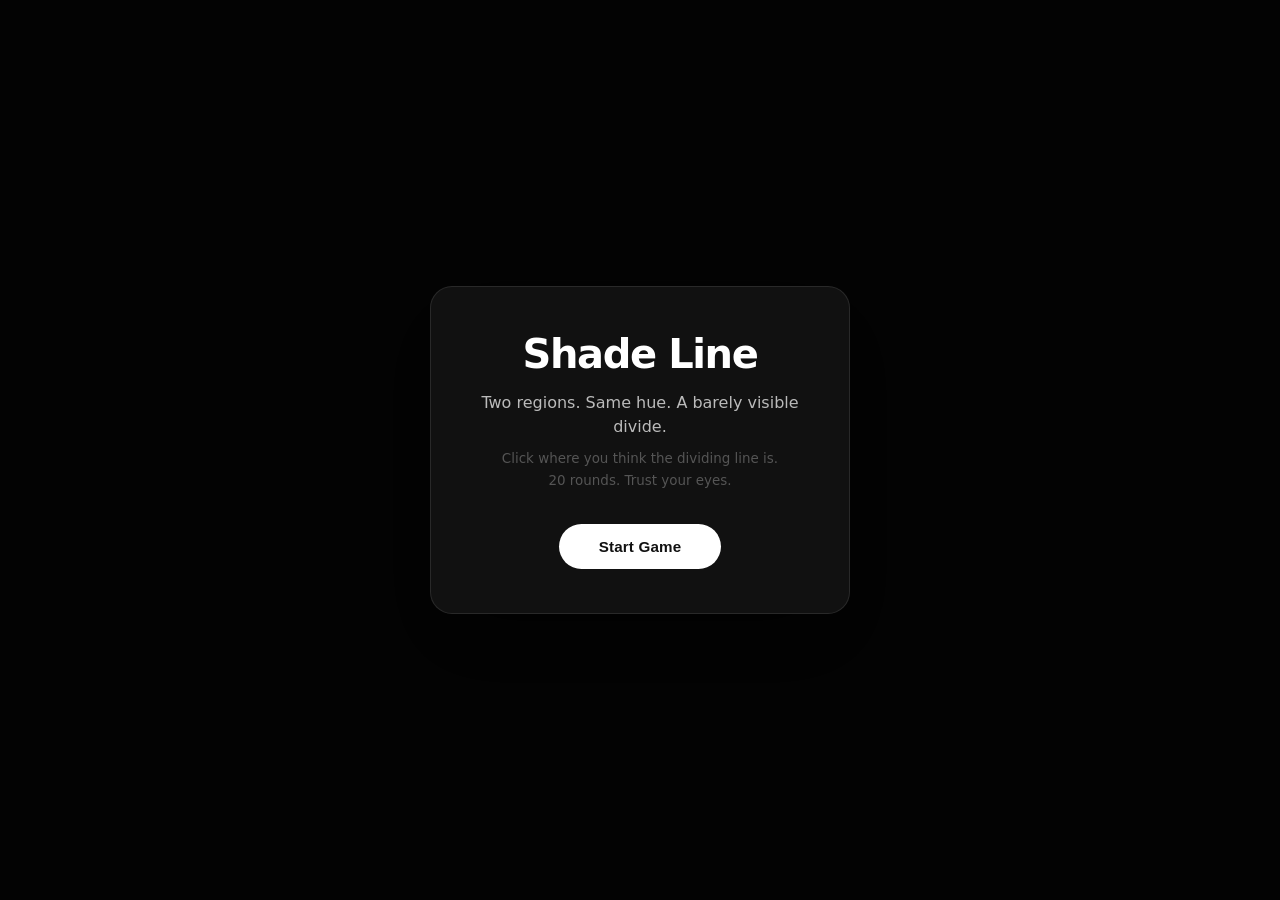
==== index.html @ c7fec10a "v1" ====
<!DOCTYPE html>
<html lang="en">
<head>
  <meta charset="UTF-8" />
  <meta name="viewport" content="width=device-width, initial-scale=1.0, viewport-fit=cover" />
  <title>Shade Line</title>
  <link rel="stylesheet" href="styles.css" />
</head>
<body>

  <!-- ── Start Screen ── -->
  <div id="start-screen" class="overlay">
    <div class="card">
      <h1>Shade Line</h1>
      <p class="tagline">Two regions. Same hue. A barely visible divide.</p>
      <p class="hint">Click where you think the dividing line is.<br>20 rounds. Trust your eyes.</p>
      <button id="start-btn" class="btn-primary">Start Game</button>
    </div>
  </div>

  <!-- ── End Screen ── -->
  <div id="end-screen" class="overlay hidden">
    <div class="card">
      <h1>Done</h1>
      <div class="big-score" id="final-score">0</div>
      <p class="score-unit">out of 100</p>
      <p class="tagline" id="final-grade">—</p>
      <p id="final-detail"></p>
      <button id="restart-btn" class="btn-primary">Play Again</button>
    </div>
  </div>

  <!-- ── Game UI ── -->
  <div id="game-ui" class="hidden">
    <div id="hud">
      <a id="home-link" href="index.html" title="Back to home">Shade Line</a>
      <span id="round-display">Round 1 / 20</span>
      <span id="score-display">Score: 0</span>
    </div>
    <div id="canvas-wrapper">
      <canvas id="game-canvas"></canvas>
    </div>
    <div id="feedback-bar">
      <span id="feedback-text">&nbsp;</span>
    </div>
  </div>

  <script src="script.js"></script>
</body>
</html>
---- styles.css ----
/* ============================================================
   RESET & BASE
   ============================================================ */
*, *::before, *::after { box-sizing: border-box; margin: 0; padding: 0; }

html, body {
  height: 100%;
  font-family: system-ui, -apple-system, "Segoe UI", sans-serif;
  background: #0d0d0d;
  color: #e8e8e8;
  overflow: hidden;
  user-select: none;
  -webkit-user-select: none;
}

/* ============================================================
   OVERLAYS (start / end screens)
   ============================================================ */
.overlay {
  position: fixed;
  inset: 0;
  display: flex;
  align-items: center;
  justify-content: center;
  background: rgba(0, 0, 0, 0.75);
  backdrop-filter: blur(10px);
  -webkit-backdrop-filter: blur(10px);
  z-index: 100;
  padding: 24px;
}

.overlay.hidden {
  display: none;
}

.card {
  background: rgba(255, 255, 255, 0.055);
  border: 1px solid rgba(255, 255, 255, 0.10);
  border-radius: 22px;
  padding: 44px 48px;
  text-align: center;
  max-width: 420px;
  width: 100%;
  box-shadow: 0 32px 80px rgba(0, 0, 0, 0.55);
}

.card h1 {
  font-size: clamp(1.8rem, 5vw, 2.5rem);
  font-weight: 700;
  letter-spacing: -0.035em;
  color: #fff;
  margin-bottom: 14px;
}

.tagline {
  font-size: 1rem;
  color: #bbb;
  margin-bottom: 8px;
  line-height: 1.55;
}

.hint {
  font-size: 0.84rem;
  color: #555;
  margin-bottom: 32px;
  line-height: 1.65;
}

/* End screen score display */
.big-score {
  font-size: clamp(3.5rem, 14vw, 5.5rem);
  font-weight: 800;
  letter-spacing: -0.05em;
  color: #fff;
  margin: 10px 0 4px;
  line-height: 1;
}

.score-unit {
  font-size: 0.82rem;
  color: #555;
  margin-bottom: 6px;
  letter-spacing: 0.04em;
  text-transform: uppercase;
}

#final-detail {
  font-size: 0.85rem;
  color: #666;
  margin-bottom: 28px;
  letter-spacing: 0.02em;
}

/* ============================================================
   BUTTONS
   ============================================================ */
.btn-primary {
  display: inline-block;
  padding: 14px 40px;
  border: none;
  border-radius: 999px;
  background: #fff;
  color: #111;
  font-size: 0.95rem;
  font-weight: 700;
  letter-spacing: 0.01em;
  cursor: pointer;
  transition: opacity 150ms, transform 150ms;
}

.btn-primary:hover  { opacity: 0.86; transform: translateY(-1px); }
.btn-primary:active { opacity: 0.72; transform: translateY(0); }

/* ============================================================
   GAME UI SHELL
   ============================================================ */
#game-ui {
  display: flex;
  flex-direction: column;
  height: 100dvh;
  height: 100vh; /* fallback */
}

#game-ui.hidden { display: none; }

/* ── HUD ── */
#hud {
  flex-shrink: 0;
  display: grid;
  grid-template-columns: 1fr auto 1fr;
  align-items: center;
  padding: 13px 22px;
  font-size: 0.78rem;
  font-weight: 600;
  letter-spacing: 0.06em;
  text-transform: uppercase;
  color: #555;
}

#home-link {
  font-size: 0.82rem;
  font-weight: 700;
  letter-spacing: 0.01em;
  text-transform: none;
  color: #fff;
  text-decoration: none;
  transition: color 150ms;
  white-space: nowrap;
}

#home-link:hover { color: #aaa; }

#round-display {
  text-align: center;
}

#score-display {
  text-align: right;
}

/* ── Canvas area ── */
#canvas-wrapper {
  flex: 1;
  min-height: 0;
  padding: 0 16px;
  display: flex;
  align-items: stretch;
}

#game-canvas {
  width: 100%;
  height: 100%;
  border-radius: 14px;
  display: block;
  cursor: crosshair;
  touch-action: none;
  /* Border glow is animated via box-shadow on the wrapper states below */
  transition: box-shadow 220ms ease;
}

/* Result border glow — color lives here, NOT on the canvas content */
#canvas-wrapper.reveal-hit #game-canvas {
  box-shadow:
    0 0 0 2px #4ade80,
    0 0 40px rgba(74, 222, 128, 0.20);
}

#canvas-wrapper.reveal-miss #game-canvas {
  box-shadow:
    0 0 0 2px #f87171,
    0 0 40px rgba(248, 113, 113, 0.20);
}

/* ── Feedback bar ── */
#feedback-bar {
  flex-shrink: 0;
  height: 52px;
  display: flex;
  align-items: center;
  justify-content: center;
  padding: 0 24px;
  /* Subtle background tint driven by state class */
  transition: background-color 200ms ease;
}

#feedback-bar.good { background: rgba(74, 222, 128, 0.06); }
#feedback-bar.ok   { background: rgba(250, 204,  21, 0.06); }
#feedback-bar.miss { background: rgba(248, 113, 113, 0.07); }

#feedback-text {
  font-size: 0.95rem;
  font-weight: 700;
  letter-spacing: 0.02em;
  color: transparent; /* default: invisible placeholder */
  animation: none;
}

/* Animated pop when content changes */
#feedback-text.good,
#feedback-text.ok,
#feedback-text.miss {
  animation: feedPop 0.18s ease-out forwards;
}

#feedback-text.good { color: #4ade80; }
#feedback-text.ok   { color: #facc15; }
#feedback-text.miss { color: #f87171; }

@keyframes feedPop {
  from { transform: scale(0.80); opacity: 0; }
  to   { transform: scale(1);    opacity: 1; }
}

/* ============================================================
   SAFE AREA INSETS (notched / home-bar phones)
   ============================================================ */
#hud {
  padding-top:    max(13px, env(safe-area-inset-top));
  padding-left:   max(22px, env(safe-area-inset-left));
  padding-right:  max(22px, env(safe-area-inset-right));
}

#canvas-wrapper {
  padding-left:  max(16px, env(safe-area-inset-left));
  padding-right: max(16px, env(safe-area-inset-right));
}

#feedback-bar {
  padding-bottom: max(0px, env(safe-area-inset-bottom));
}

.overlay {
  padding-top:    max(24px, env(safe-area-inset-top));
  padding-bottom: max(24px, env(safe-area-inset-bottom));
  padding-left:   max(24px, env(safe-area-inset-left));
  padding-right:  max(24px, env(safe-area-inset-right));
}

/* ============================================================
   MOBILE  (≤ 480px wide — phones in portrait)
   ============================================================ */
@media (max-width: 480px) {
  .card {
    padding: 28px 22px;
    border-radius: 18px;
  }

  .card h1       { margin-bottom: 10px; }
  .hint          { margin-bottom: 24px; }
  #final-detail  { margin-bottom: 22px; }

  .btn-primary {
    padding: 13px 32px;
    font-size: 0.9rem;
  }

  #hud {
    padding-top:    max(10px, env(safe-area-inset-top));
    padding-left:   max(14px, env(safe-area-inset-left));
    padding-right:  max(14px, env(safe-area-inset-right));
    padding-bottom: 10px;
    font-size: 0.68rem;
  }

  #home-link { font-size: 0.75rem; }

  #canvas-wrapper {
    padding-left:  max(8px, env(safe-area-inset-left));
    padding-right: max(8px, env(safe-area-inset-right));
  }

  #game-canvas   { border-radius: 10px; }

  #feedback-bar  {
    height: auto;
    min-height: 44px;
    padding-top: 8px;
    padding-bottom: max(10px, env(safe-area-inset-bottom));
  }

  #feedback-text { font-size: 0.88rem; }
}

/* ============================================================
   LANDSCAPE PHONES  (short viewport — give canvas max space)
   ============================================================ */
@media (max-height: 500px) and (orientation: landscape) {
  #hud {
    padding-top:    max(6px, env(safe-area-inset-top));
    padding-bottom: 6px;
    font-size: 0.68rem;
  }

  #canvas-wrapper {
    padding-left:  max(8px, env(safe-area-inset-left));
    padding-right: max(8px, env(safe-area-inset-right));
  }

  #feedback-bar {
    height: auto;
    min-height: 36px;
    padding-top: 4px;
    padding-bottom: max(6px, env(safe-area-inset-bottom));
  }

  #feedback-text { font-size: 0.8rem; }

  .card { padding: 22px 28px; }
}
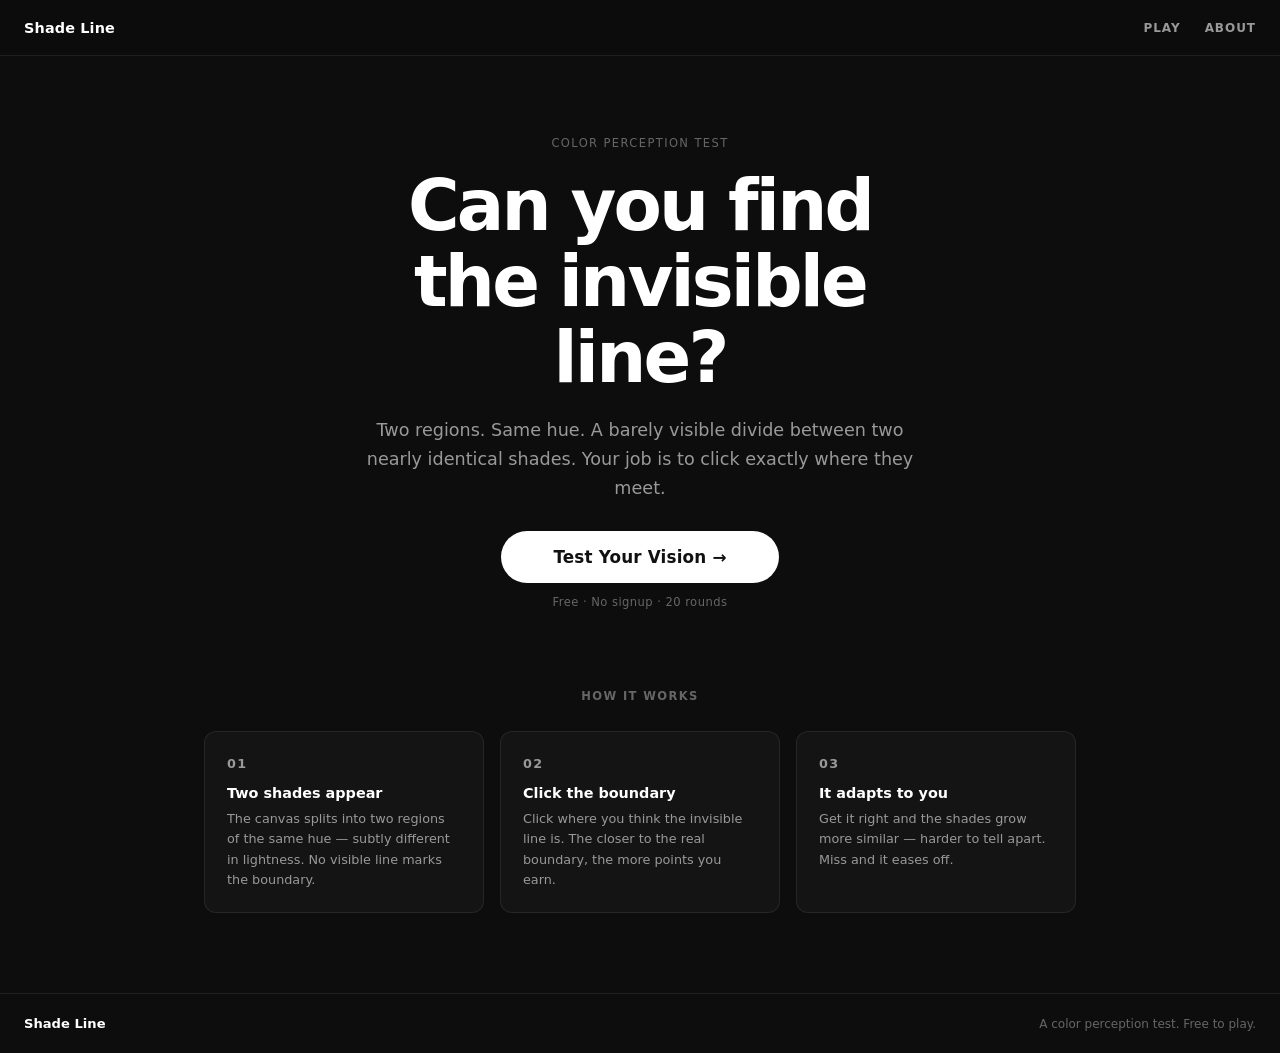
==== commit b22ac6df: "v2" ====
--- a/index.html
+++ b/index.html
@@ -3,48 +3,92 @@
 <head>
   <meta charset="UTF-8" />
   <meta name="viewport" content="width=device-width, initial-scale=1.0, viewport-fit=cover" />
-  <title>Shade Line</title>
+  <title>Shade Line – Color Perception Test</title>
+  <meta name="description" content="Can you find the invisible boundary between two nearly identical color shades? Test your color perception in 20 rounds with adaptive difficulty. Free online visual challenge." />
+  <meta property="og:title" content="Shade Line – Color Perception Test" />
+  <meta property="og:description" content="Find the invisible line between two nearly identical shades. Test your color perception and visual precision in 20 rounds." />
+  <meta property="og:type" content="website" />
+  <meta name="twitter:card" content="summary" />
+  <meta name="twitter:title" content="Shade Line – Color Perception Test" />
+  <meta name="twitter:description" content="Can you find the invisible boundary between two nearly identical color shades? Free online visual challenge." />
   <link rel="stylesheet" href="styles.css" />
 </head>
 <body>
 
-  <!-- ── Start Screen ── -->
-  <div id="start-screen" class="overlay">
-    <div class="card">
-      <h1>Shade Line</h1>
-      <p class="tagline">Two regions. Same hue. A barely visible divide.</p>
-      <p class="hint">Click where you think the dividing line is.<br>20 rounds. Trust your eyes.</p>
-      <button id="start-btn" class="btn-primary">Start Game</button>
-    </div>
-  </div>
+  <!-- Skip navigation for keyboard/screen-reader users -->
+  <a href="#main-content" class="skip-link">Skip to content</a>
 
-  <!-- ── End Screen ── -->
-  <div id="end-screen" class="overlay hidden">
-    <div class="card">
-      <h1>Done</h1>
-      <div class="big-score" id="final-score">0</div>
-      <p class="score-unit">out of 100</p>
-      <p class="tagline" id="final-grade">—</p>
-      <p id="final-detail"></p>
-      <button id="restart-btn" class="btn-primary">Play Again</button>
-    </div>
-  </div>
+  <!-- ── Fixed Header ── -->
+  <header id="site-header">
+    <a href="index.html" class="site-logo" aria-label="Shade Line — home">Shade Line</a>
+    <nav class="site-nav" aria-label="Main navigation">
+      <a href="game.html">Play</a>
+      <a href="about.html" class="nav-about">About</a>
+    </nav>
+  </header>
 
-  <!-- ── Game UI ── -->
-  <div id="game-ui" class="hidden">
-    <div id="hud">
-      <a id="home-link" href="index.html" title="Back to home">Shade Line</a>
-      <span id="round-display">Round 1 / 20</span>
-      <span id="score-display">Score: 0</span>
-    </div>
-    <div id="canvas-wrapper">
-      <canvas id="game-canvas"></canvas>
-    </div>
-    <div id="feedback-bar">
-      <span id="feedback-text">&nbsp;</span>
-    </div>
-  </div>
+  <!-- ── Landing / Hero ── -->
+  <main id="main-content">
+    <section id="landing" aria-label="Hero">
 
-  <script src="script.js"></script>
+      <div class="hero-content">
+        <p class="hero-label">Color Perception Test</p>
+        <h1>Can you find<br>the invisible line?</h1>
+        <p class="hero-sub">
+          Two regions. Same hue. A barely visible divide between two nearly
+          identical shades. Your job is to click exactly where they meet.
+        </p>
+
+        <!-- Best score — shown only if localStorage has a value (set by inline script below) -->
+        <div id="best-score-landing" class="best-score-banner hidden" aria-live="polite">
+          Personal best: <strong id="landing-best-value">—</strong>
+        </div>
+
+        <a href="game.html" class="btn-primary btn-large" role="button">Test Your Vision →</a>
+        <p class="hero-disclaimer">Free · No signup · 20 rounds</p>
+      </div>
+
+      <!-- How it works -->
+      <div class="how-section" aria-labelledby="how-heading">
+        <h2 id="how-heading">How it works</h2>
+        <div class="steps">
+          <div class="step">
+            <p class="step-num" aria-hidden="true">01</p>
+            <h3>Two shades appear</h3>
+            <p>The canvas splits into two regions of the same hue — subtly different in lightness. No visible line marks the boundary.</p>
+          </div>
+          <div class="step">
+            <p class="step-num" aria-hidden="true">02</p>
+            <h3>Click the boundary</h3>
+            <p>Click where you think the invisible line is. The closer to the real boundary, the more points you earn.</p>
+          </div>
+          <div class="step">
+            <p class="step-num" aria-hidden="true">03</p>
+            <h3>It adapts to you</h3>
+            <p>Get it right and the shades grow more similar — harder to tell apart. Miss and it eases off.</p>
+          </div>
+        </div>
+      </div>
+
+    </section>
+  </main>
+
+  <!-- ── Footer ── -->
+  <footer id="site-footer">
+    <span class="footer-logo">Shade Line</span>
+    <span class="footer-copy">A color perception test. Free to play.</span>
+  </footer>
+
+  <!-- Inline: show best score from localStorage without a flash -->
+  <script>
+    (function () {
+      var best = parseFloat(localStorage.getItem('sl_best') || '0');
+      if (best > 0) {
+        document.getElementById('landing-best-value').textContent = Math.round(best) + ' / 100';
+        document.getElementById('best-score-landing').classList.remove('hidden');
+      }
+    }());
+  </script>
+
 </body>
 </html>
--- a/styles.css
+++ b/styles.css
@@ -1,95 +1,130 @@
 /* ============================================================
-   RESET & BASE
-   ============================================================ */
-*, *::before, *::after { box-sizing: border-box; margin: 0; padding: 0; }
-
-html, body {
-  height: 100%;
+   CSS VARIABLES
+   ============================================================ */
+:root {
+  --header-h:   56px;
+  --bg:         #0d0d0d;
+  --text:       #e8e8e8;
+  --text-dim:   #999;     /* AA on #0d0d0d for UI labels */
+  --text-faint: #666;     /* raised from #444 — improves contrast */
+  --border:     rgba(255, 255, 255, 0.08);
+  --focus-ring: 2px solid #fff;
+}
+
+/* ============================================================
+   RESET
+   ============================================================ */
+*, *::before, *::after {
+  box-sizing: border-box;
+  margin: 0;
+  padding: 0;
+}
+
+html {
+  scroll-behavior: smooth;
+}
+
+body {
   font-family: system-ui, -apple-system, "Segoe UI", sans-serif;
-  background: #0d0d0d;
-  color: #e8e8e8;
+  background: var(--bg);
+  color: var(--text);
+  /* user-select only disabled on game elements, not the whole document */
+}
+
+/* ============================================================
+   ACCESSIBILITY — SKIP LINK
+   ============================================================ */
+.skip-link {
+  position: absolute;
+  top: -100%;
+  left: 16px;
+  z-index: 9999;
+  padding: 10px 20px;
+  background: #fff;
+  color: #111;
+  font-weight: 700;
+  font-size: 0.9rem;
+  border-radius: 0 0 8px 8px;
+  text-decoration: none;
+  transition: top 150ms;
+}
+
+.skip-link:focus {
+  top: 0;
+}
+
+/* Screen-reader-only text */
+.sr-only {
+  position: absolute;
+  width: 1px;
+  height: 1px;
+  padding: 0;
+  margin: -1px;
   overflow: hidden;
-  user-select: none;
-  -webkit-user-select: none;
-}
-
-/* ============================================================
-   OVERLAYS (start / end screens)
-   ============================================================ */
-.overlay {
+  clip: rect(0,0,0,0);
+  white-space: nowrap;
+  border: 0;
+}
+
+/* Global focus style — only shown for keyboard navigation */
+:focus { outline: none; }
+:focus-visible {
+  outline: var(--focus-ring);
+  outline-offset: 3px;
+  border-radius: 4px;
+}
+
+/* Hidden utility */
+.hidden { display: none !important; }
+
+/* ============================================================
+   HEADER
+   ============================================================ */
+#site-header {
   position: fixed;
-  inset: 0;
+  top: 0;
+  left: 0;
+  right: 0;
+  height: var(--header-h);
   display: flex;
   align-items: center;
-  justify-content: center;
-  background: rgba(0, 0, 0, 0.75);
-  backdrop-filter: blur(10px);
-  -webkit-backdrop-filter: blur(10px);
-  z-index: 100;
-  padding: 24px;
-}
-
-.overlay.hidden {
-  display: none;
-}
-
-.card {
-  background: rgba(255, 255, 255, 0.055);
-  border: 1px solid rgba(255, 255, 255, 0.10);
-  border-radius: 22px;
-  padding: 44px 48px;
-  text-align: center;
-  max-width: 420px;
-  width: 100%;
-  box-shadow: 0 32px 80px rgba(0, 0, 0, 0.55);
-}
-
-.card h1 {
-  font-size: clamp(1.8rem, 5vw, 2.5rem);
-  font-weight: 700;
-  letter-spacing: -0.035em;
+  justify-content: space-between;
+  padding: 0 24px;
+  padding-left:  max(24px, env(safe-area-inset-left));
+  padding-right: max(24px, env(safe-area-inset-right));
+  background: rgba(13, 13, 13, 0.90);
+  backdrop-filter: blur(14px);
+  -webkit-backdrop-filter: blur(14px);
+  border-bottom: 1px solid var(--border);
+  z-index: 200;
+}
+
+.site-logo {
   color: #fff;
-  margin-bottom: 14px;
-}
-
-.tagline {
-  font-size: 1rem;
-  color: #bbb;
-  margin-bottom: 8px;
-  line-height: 1.55;
-}
-
-.hint {
-  font-size: 0.84rem;
-  color: #555;
-  margin-bottom: 32px;
-  line-height: 1.65;
-}
-
-/* End screen score display */
-.big-score {
-  font-size: clamp(3.5rem, 14vw, 5.5rem);
-  font-weight: 800;
-  letter-spacing: -0.05em;
-  color: #fff;
-  margin: 10px 0 4px;
-  line-height: 1;
-}
-
-.score-unit {
-  font-size: 0.82rem;
-  color: #555;
-  margin-bottom: 6px;
-  letter-spacing: 0.04em;
+  font-weight: 700;
+  font-size: 0.9rem;
+  text-decoration: none;
+  letter-spacing: 0.01em;
+}
+
+.site-nav {
+  display: flex;
+  gap: 24px;
+  align-items: center;
+}
+
+.site-nav a {
+  color: var(--text-dim);
+  text-decoration: none;
+  font-size: 0.75rem;
   text-transform: uppercase;
-}
-
-#final-detail {
-  font-size: 0.85rem;
-  color: #666;
-  margin-bottom: 28px;
-  letter-spacing: 0.02em;
-}
+  letter-spacing: 0.08em;
+  font-weight: 600;
+  transition: color 150ms;
+}
+
+.site-nav a:hover          { color: var(--text); }
+.site-nav a[aria-current]  { color: #fff; }
 
 /* ============================================================
    BUTTONS
@@ -101,35 +136,404 @@
   border-radius: 999px;
   background: #fff;
   color: #111;
+  font-weight: 700;
   font-size: 0.95rem;
-  font-weight: 700;
-  letter-spacing: 0.01em;
   cursor: pointer;
   transition: opacity 150ms, transform 150ms;
+  letter-spacing: 0.01em;
+  text-decoration: none; /* for <a> used as button */
+  white-space: nowrap;
 }
 
 .btn-primary:hover  { opacity: 0.86; transform: translateY(-1px); }
 .btn-primary:active { opacity: 0.72; transform: translateY(0); }
 
-/* ============================================================
-   GAME UI SHELL
-   ============================================================ */
-#game-ui {
+.btn-large {
+  padding: 16px 52px;
+  font-size: 1.05rem;
+}
+
+.btn-secondary {
+  display: inline-block;
+  padding: 12px 22px;
+  border: 1px solid rgba(255, 255, 255, 0.15);
+  border-radius: 999px;
+  background: transparent;
+  color: var(--text-dim);
+  font-size: 0.85rem;
+  font-weight: 600;
+  cursor: pointer;
+  transition: background-color 150ms, color 150ms, border-color 150ms;
+  letter-spacing: 0.01em;
+  white-space: nowrap;
+}
+
+.btn-secondary:hover {
+  background: rgba(255, 255, 255, 0.06);
+  color: var(--text);
+  border-color: rgba(255, 255, 255, 0.28);
+}
+
+/* ============================================================
+   FOOTER
+   ============================================================ */
+#site-footer {
+  padding: 22px 24px;
+  border-top: 1px solid var(--border);
+  display: flex;
+  justify-content: space-between;
+  align-items: center;
+  flex-wrap: wrap;
+  gap: 8px;
+}
+
+.footer-logo {
+  font-size: 0.82rem;
+  font-weight: 700;
+  color: #fff;
+}
+
+.footer-copy {
+  font-size: 0.75rem;
+  color: var(--text-faint);
+  user-select: text;
+}
+
+/* ============================================================
+   LANDING PAGE  (index.html)
+   ============================================================ */
+#landing {
+  min-height: 100dvh;
+  min-height: 100vh; /* fallback */
+  padding-top:    calc(var(--header-h) + 80px);
+  padding-bottom: 80px;
   display: flex;
   flex-direction: column;
+  align-items: center;
+  gap: 80px;
+}
+
+/* Hero */
+.hero-content {
+  text-align: center;
+  max-width: 600px;
+  padding: 0 24px;
+  animation: fadeUp 0.55s ease both;
+  /* Allow text to be selectable on landing */
+  user-select: text;
+  -webkit-user-select: text;
+}
+
+.hero-label {
+  font-size: 0.72rem;
+  text-transform: uppercase;
+  letter-spacing: 0.12em;
+  color: var(--text-faint);
+  margin-bottom: 18px;
+}
+
+.hero-content h1 {
+  font-size: clamp(2.6rem, 7vw, 4.4rem);
+  font-weight: 800;
+  letter-spacing: -0.04em;
+  line-height: 1.08;
+  color: #fff;
+  margin-bottom: 20px;
+}
+
+.hero-sub {
+  font-size: clamp(0.95rem, 2.5vw, 1.1rem);
+  color: var(--text-dim);
+  line-height: 1.65;
+  margin-bottom: 28px;
+}
+
+.best-score-banner {
+  display: inline-block;
+  border: 1px solid var(--border);
+  border-radius: 999px;
+  padding: 6px 18px;
+  font-size: 0.8rem;
+  color: var(--text-dim);
+  margin-bottom: 18px;
+}
+
+.best-score-banner strong { color: #fff; }
+
+.hero-disclaimer {
+  display: block;
+  font-size: 0.72rem;
+  color: var(--text-faint);
+  margin-top: 12px;
+  letter-spacing: 0.04em;
+}
+
+/* How it works */
+.how-section {
+  width: 100%;
+  max-width: 920px;
+  padding: 0 24px;
+  animation: fadeUp 0.65s 0.1s ease both;
+}
+
+.how-section h2 {
+  font-size: 0.72rem;
+  text-transform: uppercase;
+  letter-spacing: 0.12em;
+  color: var(--text-faint);
+  text-align: center;
+  margin-bottom: 28px;
+}
+
+.steps {
+  display: grid;
+  grid-template-columns: repeat(3, 1fr);
+  gap: 16px;
+}
+
+.step {
+  background: rgba(255, 255, 255, 0.03);
+  border: 1px solid var(--border);
+  border-radius: 12px;
+  padding: 22px;
+  user-select: text;
+  -webkit-user-select: text;
+}
+
+.step-num {
+  font-size: 0.68rem;
+  color: var(--text-faint);
+  font-weight: 700;
+  letter-spacing: 0.1em;
+  margin-bottom: 10px;
+  text-transform: uppercase;
+}
+
+.step h3 {
+  font-size: 0.9rem;
+  font-weight: 700;
+  color: #fff;
+  margin-bottom: 8px;
+}
+
+.step p {
+  font-size: 0.8rem;
+  color: var(--text-dim);
+  line-height: 1.6;
+}
+
+/* ============================================================
+   ABOUT PAGE  (about.html)
+   ============================================================ */
+.about-hero {
+  text-align: center;
+  padding: calc(var(--header-h) + 72px) 24px 64px;
+  max-width: 640px;
+  margin: 0 auto;
+  animation: fadeUp 0.55s ease both;
+  user-select: text;
+  -webkit-user-select: text;
+}
+
+.about-hero .hero-label {
+  margin-bottom: 16px;
+}
+
+.about-hero h1 {
+  font-size: clamp(2rem, 5vw, 3rem);
+  font-weight: 800;
+  letter-spacing: -0.04em;
+  color: #fff;
+  line-height: 1.1;
+  margin-bottom: 16px;
+}
+
+.about-hero-sub {
+  font-size: 1rem;
+  color: var(--text-dim);
+  line-height: 1.6;
+  margin-bottom: 28px;
+}
+
+.about-inner {
+  max-width: 680px;
+  margin: 0 auto;
+  padding: 0 24px 80px;
+  display: flex;
+  flex-direction: column;
+  gap: 52px;
+}
+
+.about-block {
+  user-select: text;
+  -webkit-user-select: text;
+}
+
+.about-block h2 {
+  font-size: clamp(1.1rem, 3vw, 1.35rem);
+  font-weight: 700;
+  color: #fff;
+  margin-bottom: 14px;
+}
+
+.about-block p {
+  font-size: 0.92rem;
+  color: var(--text-dim);
+  line-height: 1.75;
+  margin-bottom: 12px;
+}
+
+.about-block p:last-child { margin-bottom: 0; }
+
+.about-block em {
+  color: var(--text);
+  font-style: italic;
+}
+
+/* ============================================================
+   GAME PAGE  (game.html)
+   ============================================================ */
+.page-game body,
+body.page-game {
+  overflow: hidden; /* game is full-viewport, no scroll */
+}
+
+#game-section {
+  position: relative;
   height: 100dvh;
   height: 100vh; /* fallback */
+  display: flex;
+  flex-direction: column;
+}
+
+/* ── Overlays (start + end) ── */
+.section-overlay {
+  position: absolute;
+  inset: 0;
+  display: flex;
+  align-items: center;
+  justify-content: center;
+  background: rgba(13, 13, 13, 0.85);
+  backdrop-filter: blur(14px);
+  -webkit-backdrop-filter: blur(14px);
+  z-index: 50;
+  padding:        24px;
+  padding-top:    max(24px, env(safe-area-inset-top));
+  padding-bottom: max(24px, env(safe-area-inset-bottom));
+  padding-left:   max(24px, env(safe-area-inset-left));
+  padding-right:  max(24px, env(safe-area-inset-right));
+}
+
+/* ── Card (shared by start + end) ── */
+.card {
+  background: rgba(255, 255, 255, 0.055);
+  border: 1px solid rgba(255, 255, 255, 0.10);
+  border-radius: 22px;
+  padding: 36px 40px;
+  text-align: center;
+  width: 100%;
+  box-shadow: 0 24px 64px rgba(0, 0, 0, 0.55);
+}
+
+/* Start card — compact */
+.start-card {
+  max-width: 360px;
+}
+
+.start-title {
+  font-size: clamp(1.6rem, 5vw, 2.2rem);
+  font-weight: 800;
+  letter-spacing: -0.04em;
+  color: #fff;
+  margin-bottom: 8px;
+}
+
+.start-sub {
+  font-size: 0.85rem;
+  color: var(--text-faint);
+  margin-bottom: 20px;
+  letter-spacing: 0.02em;
+}
+
+.start-card .best-score-banner {
+  margin-bottom: 20px;
+}
+
+/* End card — wider to hold score card preview */
+.end-card {
+  max-width: 500px;
+}
+
+/* ── Score card preview canvas ── */
+.score-card-preview {
+  width: 100%;
+  height: auto;
+  border-radius: 10px;
+  display: block;
+  margin-bottom: 14px;
+}
+
+/* ── End card details ── */
+.new-record {
+  display: inline-block;
+  background: rgba(74, 222, 128, 0.14);
+  border: 1px solid rgba(74, 222, 128, 0.30);
+  border-radius: 999px;
+  padding: 4px 14px;
+  font-size: 0.78rem;
+  font-weight: 700;
+  color: #4ade80;
+  margin-bottom: 10px;
+}
+
+.best-score-row {
+  font-size: 0.8rem;
+  color: var(--text-faint);
+  margin-bottom: 16px;
+}
+
+.best-score-row strong { color: #fff; }
+
+.end-actions {
+  display: flex;
+  gap: 8px;
+  justify-content: center;
+  margin-bottom: 14px;
+  flex-wrap: wrap;
+}
+
+.end-back-link {
+  display: inline-block;
+  font-size: 0.78rem;
+  color: var(--text-faint);
+  text-decoration: none;
+  transition: color 150ms;
+}
+
+.end-back-link:hover { color: var(--text-dim); }
+
+/* ── Game HUD ── */
+#game-ui {
+  /* fills whatever space #game-section gives it */
+  flex: 1;
+  min-height: 0;
+  display: flex;
+  flex-direction: column;
+  user-select: none;
+  -webkit-user-select: none;
 }
 
 #game-ui.hidden { display: none; }
 
-/* ── HUD ── */
 #hud {
   flex-shrink: 0;
   display: grid;
   grid-template-columns: 1fr auto 1fr;
   align-items: center;
-  padding: 13px 22px;
+  padding:        12px 22px;
+  padding-top:    max(12px, env(safe-area-inset-top));
+  padding-left:   max(22px, env(safe-area-inset-left));
+  padding-right:  max(22px, env(safe-area-inset-right));
   font-size: 0.78rem;
   font-weight: 600;
   letter-spacing: 0.06em;
@@ -137,32 +541,16 @@
   color: #555;
 }
 
-#home-link {
-  font-size: 0.82rem;
-  font-weight: 700;
-  letter-spacing: 0.01em;
-  text-transform: none;
-  color: #fff;
-  text-decoration: none;
-  transition: color 150ms;
-  white-space: nowrap;
-}
-
-#home-link:hover { color: #aaa; }
-
-#round-display {
-  text-align: center;
-}
-
-#score-display {
-  text-align: right;
-}
-
-/* ── Canvas area ── */
+#round-display { text-align: center; }
+#score-display { text-align: right; }
+
+/* ── Canvas ── */
 #canvas-wrapper {
   flex: 1;
   min-height: 0;
-  padding: 0 16px;
+  padding:       0 16px;
+  padding-left:  max(16px, env(safe-area-inset-left));
+  padding-right: max(16px, env(safe-area-inset-right));
   display: flex;
   align-items: stretch;
 }
@@ -174,32 +562,26 @@
   display: block;
   cursor: crosshair;
   touch-action: none;
-  /* Border glow is animated via box-shadow on the wrapper states below */
   transition: box-shadow 220ms ease;
 }
 
-/* Result border glow — color lives here, NOT on the canvas content */
-#canvas-wrapper.reveal-hit #game-canvas {
-  box-shadow:
-    0 0 0 2px #4ade80,
-    0 0 40px rgba(74, 222, 128, 0.20);
-}
-
+/* Reveal border glow — result color lives here, not on the canvas fill */
+#canvas-wrapper.reveal-hit  #game-canvas {
+  box-shadow: 0 0 0 2px #4ade80, 0 0 40px rgba(74, 222, 128, 0.20);
+}
 #canvas-wrapper.reveal-miss #game-canvas {
-  box-shadow:
-    0 0 0 2px #f87171,
-    0 0 40px rgba(248, 113, 113, 0.20);
+  box-shadow: 0 0 0 2px #f87171, 0 0 40px rgba(248, 113, 113, 0.20);
 }
 
 /* ── Feedback bar ── */
 #feedback-bar {
   flex-shrink: 0;
-  height: 52px;
+  height: 50px;
   display: flex;
   align-items: center;
   justify-content: center;
   padding: 0 24px;
-  /* Subtle background tint driven by state class */
+  padding-bottom: max(0px, env(safe-area-inset-bottom));
   transition: background-color 200ms ease;
 }
 
@@ -211,11 +593,9 @@
   font-size: 0.95rem;
   font-weight: 700;
   letter-spacing: 0.02em;
-  color: transparent; /* default: invisible placeholder */
-  animation: none;
-}
-
-/* Animated pop when content changes */
+  color: transparent; /* placeholder keeps height; colour added by class */
+}
+
 #feedback-text.good,
 #feedback-text.ok,
 #feedback-text.miss {
@@ -226,104 +606,110 @@
 #feedback-text.ok   { color: #facc15; }
 #feedback-text.miss { color: #f87171; }
 
+/* ============================================================
+   ANIMATIONS
+   ============================================================ */
 @keyframes feedPop {
   from { transform: scale(0.80); opacity: 0; }
   to   { transform: scale(1);    opacity: 1; }
 }
 
-/* ============================================================
-   SAFE AREA INSETS (notched / home-bar phones)
-   ============================================================ */
-#hud {
-  padding-top:    max(13px, env(safe-area-inset-top));
-  padding-left:   max(22px, env(safe-area-inset-left));
-  padding-right:  max(22px, env(safe-area-inset-right));
-}
-
-#canvas-wrapper {
-  padding-left:  max(16px, env(safe-area-inset-left));
-  padding-right: max(16px, env(safe-area-inset-right));
-}
-
-#feedback-bar {
-  padding-bottom: max(0px, env(safe-area-inset-bottom));
-}
-
-.overlay {
-  padding-top:    max(24px, env(safe-area-inset-top));
-  padding-bottom: max(24px, env(safe-area-inset-bottom));
-  padding-left:   max(24px, env(safe-area-inset-left));
-  padding-right:  max(24px, env(safe-area-inset-right));
-}
-
-/* ============================================================
-   MOBILE  (≤ 480px wide — phones in portrait)
+@keyframes fadeUp {
+  from { opacity: 0; transform: translateY(18px); }
+  to   { opacity: 1; transform: translateY(0); }
+}
+
+/* Scroll-triggered reveal on about page */
+.reveal {
+  opacity: 0;
+  transform: translateY(22px);
+  transition: opacity 0.5s ease, transform 0.5s ease;
+}
+
+.reveal.visible {
+  opacity: 1;
+  transform: none;
+}
+
+/* Respect reduced-motion preference */
+@media (prefers-reduced-motion: reduce) {
+  *,
+  *::before,
+  *::after {
+    animation-duration: 0.01ms !important;
+    transition-duration: 0.01ms !important;
+  }
+  .reveal { opacity: 1; transform: none; }
+  html    { scroll-behavior: auto; }
+}
+
+/* ============================================================
+   RESPONSIVE — 700px
+   ============================================================ */
+@media (max-width: 700px) {
+  .steps { grid-template-columns: 1fr; }
+  .card  { padding: 28px 22px; }
+}
+
+/* ============================================================
+   RESPONSIVE — 480px (phones, portrait)
    ============================================================ */
 @media (max-width: 480px) {
-  .card {
-    padding: 28px 22px;
-    border-radius: 18px;
-  }
-
-  .card h1       { margin-bottom: 10px; }
-  .hint          { margin-bottom: 24px; }
-  #final-detail  { margin-bottom: 22px; }
-
-  .btn-primary {
-    padding: 13px 32px;
-    font-size: 0.9rem;
-  }
-
   #hud {
+    font-size: 0.68rem;
     padding-top:    max(10px, env(safe-area-inset-top));
     padding-left:   max(14px, env(safe-area-inset-left));
     padding-right:  max(14px, env(safe-area-inset-right));
     padding-bottom: 10px;
-    font-size: 0.68rem;
   }
-
-  #home-link { font-size: 0.75rem; }
 
   #canvas-wrapper {
     padding-left:  max(8px, env(safe-area-inset-left));
     padding-right: max(8px, env(safe-area-inset-right));
   }
 
-  #game-canvas   { border-radius: 10px; }
-
-  #feedback-bar  {
+  #game-canvas { border-radius: 10px; }
+
+  #feedback-bar {
     height: auto;
     min-height: 44px;
     padding-top: 8px;
     padding-bottom: max(10px, env(safe-area-inset-bottom));
   }
 
-  #feedback-text { font-size: 0.88rem; }
-}
-
-/* ============================================================
-   LANDSCAPE PHONES  (short viewport — give canvas max space)
+  .site-nav .nav-about { display: none; }
+
+  .end-actions {
+    flex-direction: column;
+    align-items: stretch;
+  }
+
+  .end-actions button { width: 100%; }
+
+  .end-card { max-width: 100%; }
+}
+
+/* ============================================================
+   RESPONSIVE — landscape phones (short viewport)
    ============================================================ */
 @media (max-height: 500px) and (orientation: landscape) {
   #hud {
+    padding:        6px 14px;
     padding-top:    max(6px, env(safe-area-inset-top));
-    padding-bottom: 6px;
-    font-size: 0.68rem;
+    padding-left:   max(14px, env(safe-area-inset-left));
+    padding-right:  max(14px, env(safe-area-inset-right));
+    font-size: 0.65rem;
+  }
+
+  #feedback-bar {
+    height: auto;
+    min-height: 34px;
+    padding-top: 4px;
+    padding-bottom: max(4px, env(safe-area-inset-bottom));
   }
 
   #canvas-wrapper {
     padding-left:  max(8px, env(safe-area-inset-left));
     padding-right: max(8px, env(safe-area-inset-right));
   }
-
-  #feedback-bar {
-    height: auto;
-    min-height: 36px;
-    padding-top: 4px;
-    padding-bottom: max(6px, env(safe-area-inset-bottom));
-  }
-
-  #feedback-text { font-size: 0.8rem; }
-
-  .card { padding: 22px 28px; }
-}
+}
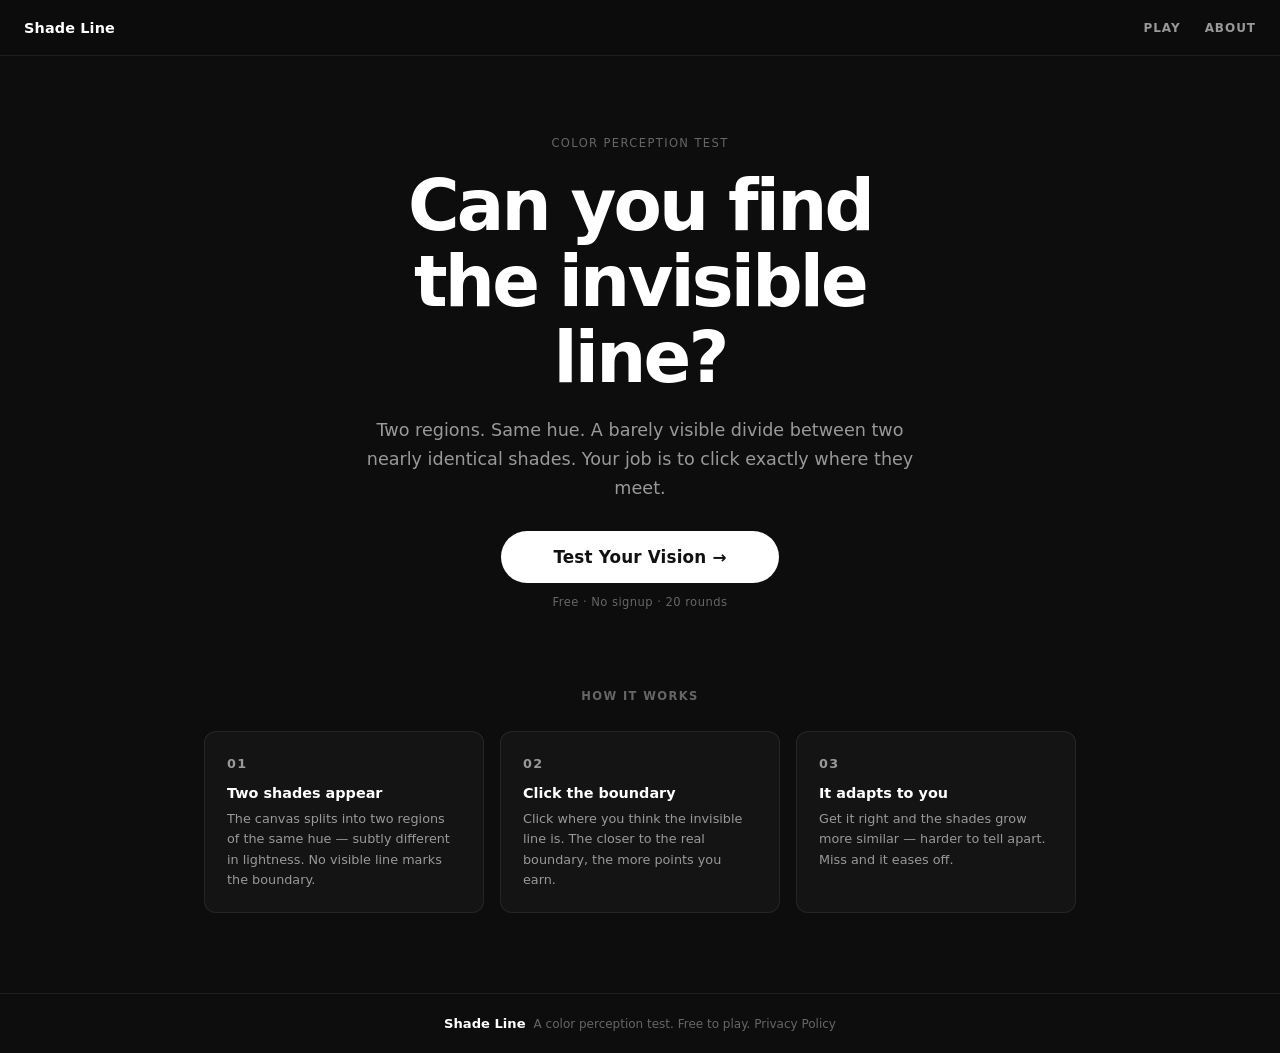
==== commit 62c837fc: "v5gpt" ====
--- a/index.html
+++ b/index.html
@@ -22,7 +22,7 @@
   <header id="site-header">
     <a href="index.html" class="site-logo" aria-label="Shade Line — home">Shade Line</a>
     <nav class="site-nav" aria-label="Main navigation">
-      <a href="game.html">Play</a>
+      <a href="game.html?autostart=1">Play</a>
       <a href="about.html" class="nav-about">About</a>
     </nav>
   </header>
@@ -44,7 +44,7 @@
           Personal best: <strong id="landing-best-value">—</strong>
         </div>
 
-        <a href="game.html" class="btn-primary btn-large" role="button">Test Your Vision →</a>
+        <a href="game.html?autostart=1" class="btn-primary btn-large" role="button">Test Your Vision →</a>
         <p class="hero-disclaimer">Free · No signup · 20 rounds</p>
       </div>
 
@@ -76,7 +76,7 @@
   <!-- ── Footer ── -->
   <footer id="site-footer">
     <span class="footer-logo">Shade Line</span>
-    <span class="footer-copy">A color perception test. Free to play.</span>
+    <span class="footer-copy">A color perception test. Free to play. <a href="privacy.html">Privacy Policy</a></span>
   </footer>
 
   <!-- Inline: show best score from localStorage without a flash -->
--- a/styles.css
+++ b/styles.css
@@ -99,6 +99,19 @@
   z-index: 200;
 }
 
+.header-round {
+  position: absolute;
+  left: 50%;
+  transform: translateX(-50%);
+  font-size: 0.76rem;
+  font-weight: 700;
+  letter-spacing: 0.08em;
+  text-transform: uppercase;
+  color: var(--text-dim);
+  pointer-events: none;
+  white-space: nowrap;
+}
+
 .site-logo {
   color: #fff;
   font-weight: 700;
@@ -181,10 +194,11 @@
   padding: 22px 24px;
   border-top: 1px solid var(--border);
   display: flex;
-  justify-content: space-between;
+  justify-content: center;
   align-items: center;
   flex-wrap: wrap;
   gap: 8px;
+  text-align: center;
 }
 
 .footer-logo {
@@ -197,6 +211,18 @@
   font-size: 0.75rem;
   color: var(--text-faint);
   user-select: text;
+}
+
+.footer-copy a {
+  color: inherit;
+  text-decoration: none;
+  border-bottom: 1px solid transparent;
+  transition: color 150ms, border-color 150ms;
+}
+
+.footer-copy a:hover {
+  color: var(--text-dim);
+  border-color: rgba(255, 255, 255, 0.2);
 }
 
 /* ============================================================
@@ -424,6 +450,10 @@
   padding-right:  max(24px, env(safe-area-inset-right));
 }
 
+.autostart-game #start-overlay {
+  display: none !important;
+}
+
 /* ── Card (shared by start + end) ── */
 .card {
   background: rgba(255, 255, 255, 0.055);
@@ -455,22 +485,109 @@
   letter-spacing: 0.02em;
 }
 
+.challenge-message {
+  font-size: 0.92rem;
+  color: var(--text-dim);
+  line-height: 1.6;
+  margin: -4px 0 20px;
+}
+
 .start-card .best-score-banner {
   margin-bottom: 20px;
 }
 
-/* End card — wider to hold score card preview */
+/* End card */
 .end-card {
   max-width: 500px;
 }
 
-/* ── Score card preview canvas ── */
+.end-kicker {
+  font-size: 0.72rem;
+  text-transform: uppercase;
+  letter-spacing: 0.14em;
+  color: var(--text-faint);
+  margin-bottom: 10px;
+}
+
+.end-title {
+  font-size: clamp(2rem, 5vw, 2.8rem);
+  font-weight: 800;
+  letter-spacing: -0.05em;
+  color: #fff;
+  margin-bottom: 18px;
+}
+
+.end-score-block {
+  padding: 28px 24px 24px;
+  margin-bottom: 14px;
+  border-radius: 18px;
+  background:
+    radial-gradient(circle at top, rgba(255,255,255,0.06), transparent 55%),
+    linear-gradient(180deg, rgba(255,255,255,0.05), rgba(255,255,255,0.025));
+  border: 1px solid rgba(255,255,255,0.08);
+}
+
+.end-score-value {
+  display: flex;
+  align-items: baseline;
+  justify-content: center;
+  gap: 10px;
+  margin-bottom: 10px;
+}
+
+#end-score-value {
+  font-size: clamp(4rem, 12vw, 5.6rem);
+  line-height: 0.95;
+  font-weight: 800;
+  letter-spacing: -0.06em;
+  color: #fff;
+}
+
+.end-score-total {
+  font-size: 1.1rem;
+  font-weight: 700;
+  color: var(--text-faint);
+}
+
+.end-grade-message {
+  font-size: 1rem;
+  color: var(--text-dim);
+  line-height: 1.5;
+}
+
+.end-stats {
+  display: grid;
+  grid-template-columns: repeat(3, 1fr);
+  gap: 10px;
+  margin-bottom: 18px;
+}
+
+.end-stat {
+  padding: 16px 12px;
+  border-radius: 14px;
+  background: rgba(255,255,255,0.03);
+  border: 1px solid rgba(255,255,255,0.08);
+}
+
+.end-stat-label {
+  display: block;
+  font-size: 0.72rem;
+  text-transform: uppercase;
+  letter-spacing: 0.1em;
+  color: var(--text-faint);
+  margin-bottom: 8px;
+}
+
+.end-stat-value {
+  font-size: 1.35rem;
+  font-weight: 800;
+  color: #fff;
+}
+
 .score-card-preview {
-  width: 100%;
-  height: auto;
-  border-radius: 10px;
+  width: 0;
+  height: 0;
   display: block;
-  margin-bottom: 14px;
 }
 
 /* ── End card details ── */
@@ -527,8 +644,8 @@
 
 #hud {
   flex-shrink: 0;
-  display: grid;
-  grid-template-columns: 1fr auto 1fr;
+  display: flex;
+  justify-content: flex-end;
   align-items: center;
   padding:        12px 22px;
   padding-top:    max(12px, env(safe-area-inset-top));
@@ -541,7 +658,6 @@
   color: #555;
 }
 
-#round-display { text-align: center; }
 #score-display { text-align: right; }
 
 /* ── Canvas ── */
@@ -655,6 +771,13 @@
    RESPONSIVE — 480px (phones, portrait)
    ============================================================ */
 @media (max-width: 480px) {
+  .header-round {
+    font-size: 0.65rem;
+    max-width: 46vw;
+    overflow: hidden;
+    text-overflow: ellipsis;
+  }
+
   #hud {
     font-size: 0.68rem;
     padding-top:    max(10px, env(safe-area-inset-top));
@@ -687,6 +810,10 @@
   .end-actions button { width: 100%; }
 
   .end-card { max-width: 100%; }
+
+  .end-stats {
+    grid-template-columns: 1fr;
+  }
 }
 
 /* ============================================================
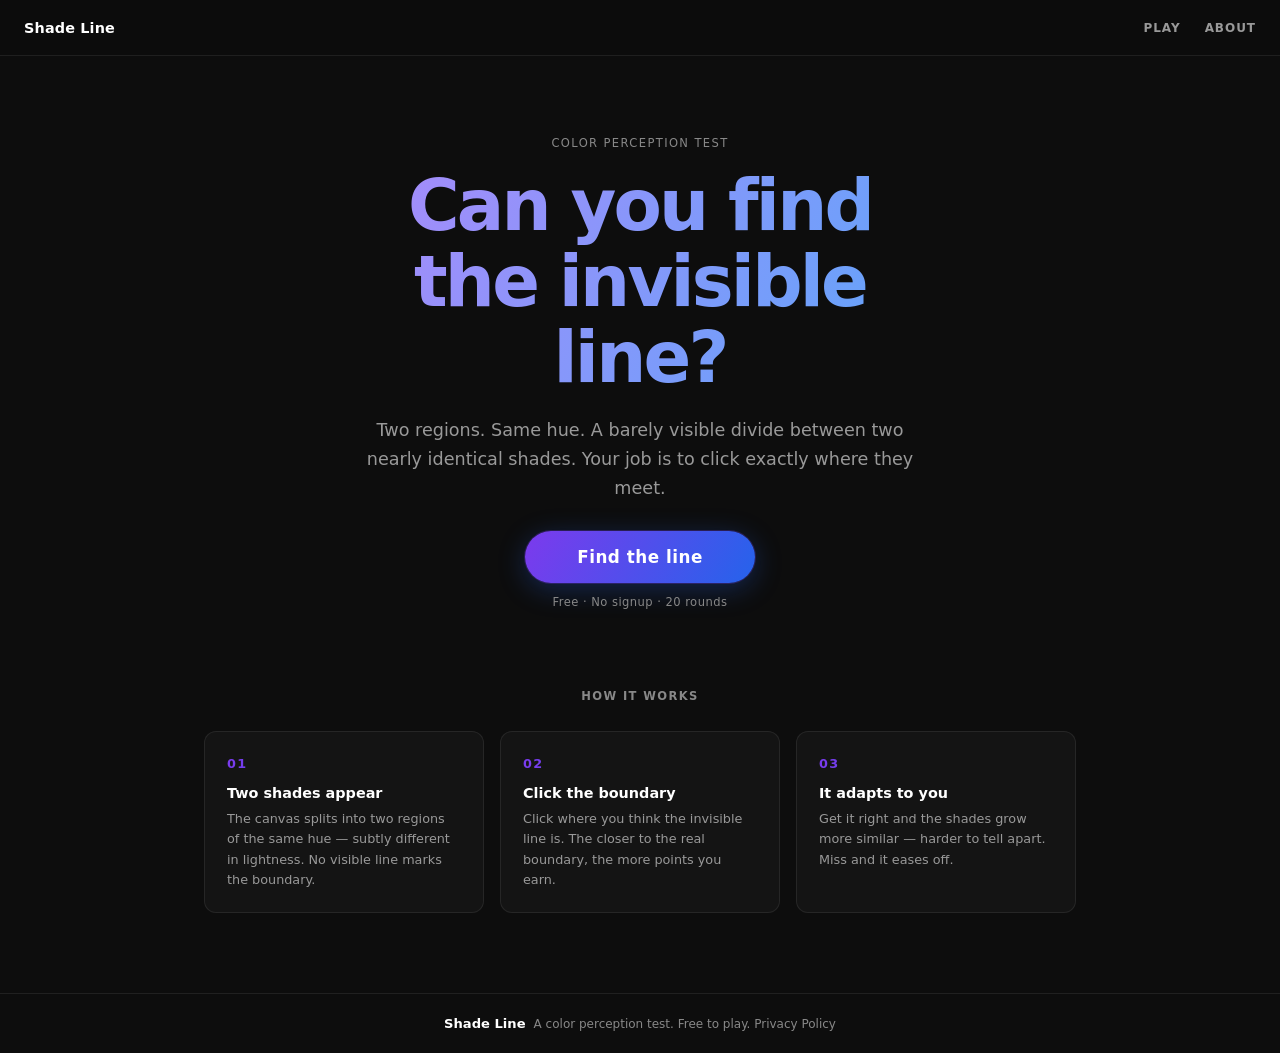
==== commit 93ba8d3b: "v6" ====
--- a/index.html
+++ b/index.html
@@ -39,12 +39,7 @@
           identical shades. Your job is to click exactly where they meet.
         </p>
 
-        <!-- Best score — shown only if localStorage has a value (set by inline script below) -->
-        <div id="best-score-landing" class="best-score-banner hidden" aria-live="polite">
-          Personal best: <strong id="landing-best-value">—</strong>
-        </div>
-
-        <a href="game.html?autostart=1" class="btn-primary btn-large" role="button">Test Your Vision →</a>
+        <a href="game.html?autostart=1" class="btn-primary btn-large btn-cta" role="button">Find the line</a>
         <p class="hero-disclaimer">Free · No signup · 20 rounds</p>
       </div>
 
@@ -79,16 +74,6 @@
     <span class="footer-copy">A color perception test. Free to play. <a href="privacy.html">Privacy Policy</a></span>
   </footer>
 
-  <!-- Inline: show best score from localStorage without a flash -->
-  <script>
-    (function () {
-      var best = parseFloat(localStorage.getItem('sl_best') || '0');
-      if (best > 0) {
-        document.getElementById('landing-best-value').textContent = Math.round(best) + ' / 100';
-        document.getElementById('best-score-landing').classList.remove('hidden');
-      }
-    }());
-  </script>
 
 </body>
 </html>
--- a/styles.css
+++ b/styles.css
@@ -6,7 +6,7 @@
   --bg:         #0d0d0d;
   --text:       #e8e8e8;
   --text-dim:   #999;     /* AA on #0d0d0d for UI labels */
-  --text-faint: #666;     /* raised from #444 — improves contrast */
+  --text-faint: #888;     /* #888 on #0d0d0d = ~5.5:1, passes WCAG AA */
   --border:     rgba(255, 255, 255, 0.08);
   --focus-ring: 2px solid #fff;
 }
@@ -99,17 +99,29 @@
   z-index: 200;
 }
 
-.header-round {
+.header-center {
   position: absolute;
   left: 50%;
   transform: translateX(-50%);
+  display: flex;
+  align-items: center;
+  gap: 10px;
+  pointer-events: none;
+  white-space: nowrap;
+}
+
+#round-display {
   font-size: 0.76rem;
   font-weight: 700;
   letter-spacing: 0.08em;
   text-transform: uppercase;
   color: var(--text-dim);
-  pointer-events: none;
-  white-space: nowrap;
+}
+
+#delta-display {
+  font-size: 0.76rem;
+  font-weight: 500;
+  color: var(--text-dim);
 }
 
 .site-logo {
@@ -185,6 +197,30 @@
   background: rgba(255, 255, 255, 0.06);
   color: var(--text);
   border-color: rgba(255, 255, 255, 0.28);
+}
+
+/* Hero CTA — overrides the generic white pill */
+.btn-cta {
+  background: linear-gradient(120deg, #7c3aed 0%, #2563eb 100%);
+  color: #fff;
+  letter-spacing: 0.03em;
+  box-shadow: 0 0 0 1px rgba(124, 58, 237, 0.25),
+              0 6px 28px rgba(37, 99, 235, 0.30);
+  transition: transform 220ms, box-shadow 220ms;
+}
+
+.btn-cta:hover {
+  opacity: 1;
+  transform: translateY(-3px);
+  box-shadow: 0 0 0 1px rgba(124, 58, 237, 0.45),
+              0 12px 48px rgba(37, 99, 235, 0.45);
+}
+
+.btn-cta:active {
+  opacity: 1;
+  transform: translateY(-1px);
+  box-shadow: 0 0 0 1px rgba(124, 58, 237, 0.3),
+              0 4px 20px rgba(37, 99, 235, 0.25);
 }
 
 /* ============================================================
@@ -263,7 +299,10 @@
   font-weight: 800;
   letter-spacing: -0.04em;
   line-height: 1.08;
-  color: #fff;
+  background: linear-gradient(120deg, #a78bfa 0%, #60a5fa 100%);
+  -webkit-background-clip: text;
+  -webkit-text-fill-color: transparent;
+  background-clip: text;
   margin-bottom: 20px;
 }
 
@@ -328,11 +367,14 @@
 
 .step-num {
   font-size: 0.68rem;
-  color: var(--text-faint);
   font-weight: 700;
   letter-spacing: 0.1em;
   margin-bottom: 10px;
   text-transform: uppercase;
+  background: linear-gradient(120deg, #7c3aed 0%, #2563eb 100%);
+  -webkit-background-clip: text;
+  -webkit-text-fill-color: transparent;
+  background-clip: text;
 }
 
 .step h3 {
@@ -540,7 +582,10 @@
   line-height: 0.95;
   font-weight: 800;
   letter-spacing: -0.06em;
-  color: #fff;
+  background: linear-gradient(120deg, #a78bfa 0%, #60a5fa 100%);
+  -webkit-background-clip: text;
+  -webkit-text-fill-color: transparent;
+  background-clip: text;
 }
 
 .end-score-total {
@@ -560,6 +605,10 @@
   grid-template-columns: repeat(3, 1fr);
   gap: 10px;
   margin-bottom: 18px;
+}
+
+.end-stat--wide {
+  grid-column: 1 / -1;
 }
 
 .end-stat {
@@ -645,7 +694,7 @@
 #hud {
   flex-shrink: 0;
   display: flex;
-  justify-content: flex-end;
+  justify-content: space-between;
   align-items: center;
   padding:        12px 22px;
   padding-top:    max(12px, env(safe-area-inset-top));
@@ -771,9 +820,17 @@
    RESPONSIVE — 480px (phones, portrait)
    ============================================================ */
 @media (max-width: 480px) {
-  .header-round {
+  .header-center {
+    gap: 6px;
+    max-width: 46vw;
+  }
+
+  #round-display,
+  #delta-display {
     font-size: 0.65rem;
-    max-width: 46vw;
+  }
+
+  #delta-display {
     overflow: hidden;
     text-overflow: ellipsis;
   }
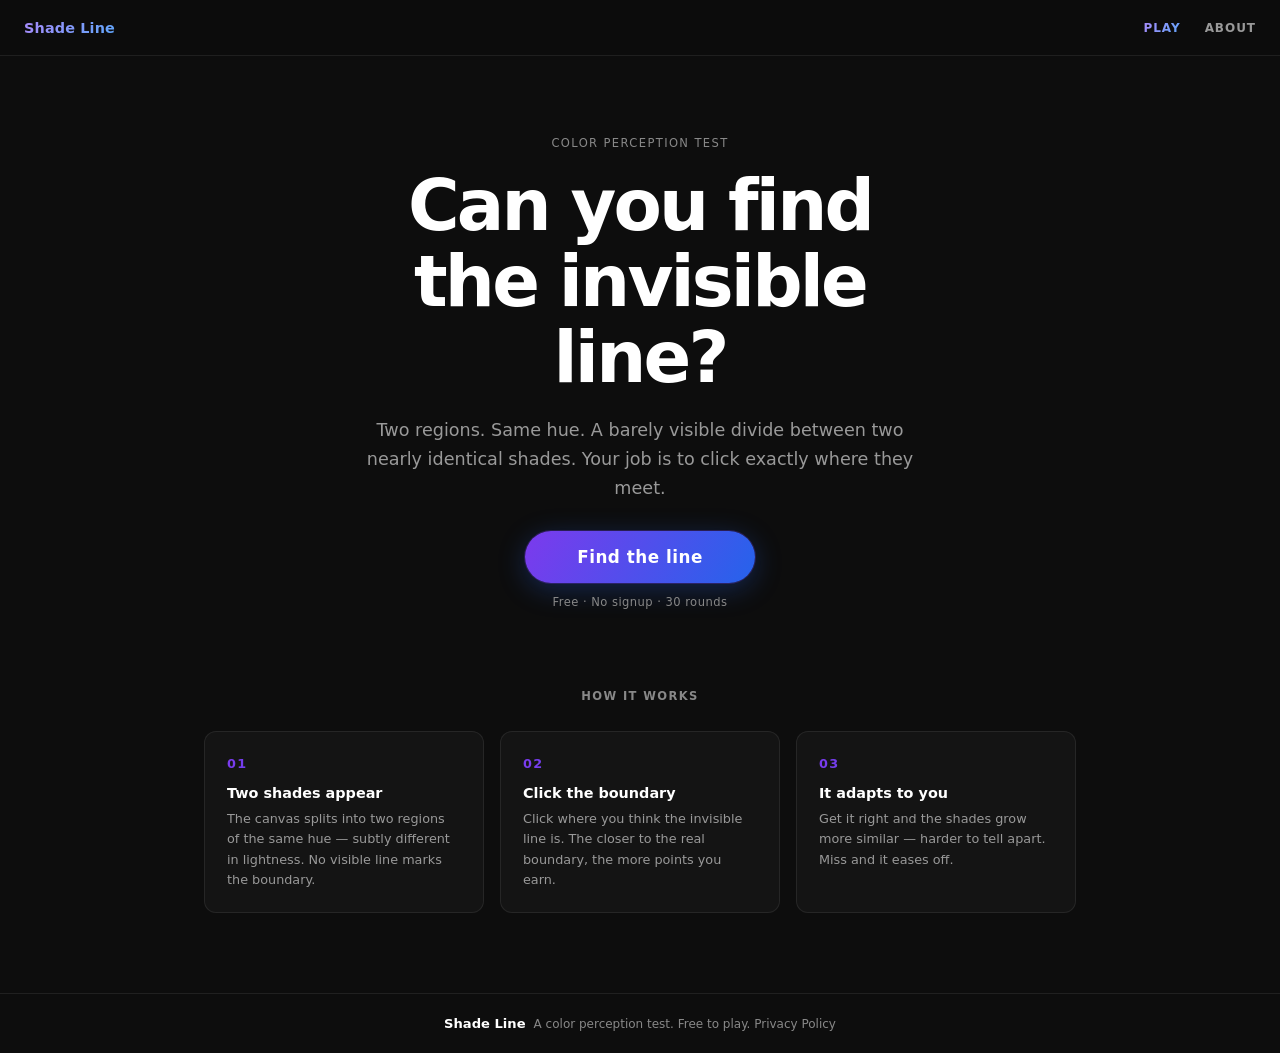
==== commit e9128b68: "v7" ====
--- a/index.html
+++ b/index.html
@@ -4,9 +4,9 @@
   <meta charset="UTF-8" />
   <meta name="viewport" content="width=device-width, initial-scale=1.0, viewport-fit=cover" />
   <title>Shade Line – Color Perception Test</title>
-  <meta name="description" content="Can you find the invisible boundary between two nearly identical color shades? Test your color perception in 20 rounds with adaptive difficulty. Free online visual challenge." />
+  <meta name="description" content="Can you find the invisible boundary between two nearly identical color shades? Test your color perception in 30 rounds with adaptive difficulty. Free online visual challenge." />
   <meta property="og:title" content="Shade Line – Color Perception Test" />
-  <meta property="og:description" content="Find the invisible line between two nearly identical shades. Test your color perception and visual precision in 20 rounds." />
+  <meta property="og:description" content="Find the invisible line between two nearly identical shades. Test your color perception and visual precision in 30 rounds." />
   <meta property="og:type" content="website" />
   <meta name="twitter:card" content="summary" />
   <meta name="twitter:title" content="Shade Line – Color Perception Test" />
@@ -22,7 +22,7 @@
   <header id="site-header">
     <a href="index.html" class="site-logo" aria-label="Shade Line — home">Shade Line</a>
     <nav class="site-nav" aria-label="Main navigation">
-      <a href="game.html?autostart=1">Play</a>
+      <a href="game.html?autostart=1" class="nav-play">Play</a>
       <a href="about.html" class="nav-about">About</a>
     </nav>
   </header>
@@ -40,7 +40,7 @@
         </p>
 
         <a href="game.html?autostart=1" class="btn-primary btn-large btn-cta" role="button">Find the line</a>
-        <p class="hero-disclaimer">Free · No signup · 20 rounds</p>
+        <p class="hero-disclaimer">Free · No signup · 30 rounds</p>
       </div>
 
       <!-- How it works -->
--- a/styles.css
+++ b/styles.css
@@ -125,11 +125,14 @@
 }
 
 .site-logo {
-  color: #fff;
   font-weight: 700;
   font-size: 0.9rem;
   text-decoration: none;
   letter-spacing: 0.01em;
+  background: linear-gradient(120deg, #a78bfa 0%, #60a5fa 100%);
+  -webkit-background-clip: text;
+  -webkit-text-fill-color: transparent;
+  background-clip: text;
 }
 
 .site-nav {
@@ -148,8 +151,15 @@
   transition: color 150ms;
 }
 
-.site-nav a:hover          { color: var(--text); }
-.site-nav a[aria-current]  { color: #fff; }
+.site-nav a:hover { color: var(--text); }
+
+.site-nav a[aria-current],
+.site-nav .nav-play {
+  background: linear-gradient(120deg, #a78bfa 0%, #60a5fa 100%);
+  -webkit-background-clip: text;
+  -webkit-text-fill-color: transparent;
+  background-clip: text;
+}
 
 /* ============================================================
    BUTTONS
@@ -299,10 +309,7 @@
   font-weight: 800;
   letter-spacing: -0.04em;
   line-height: 1.08;
-  background: linear-gradient(120deg, #a78bfa 0%, #60a5fa 100%);
-  -webkit-background-clip: text;
-  -webkit-text-fill-color: transparent;
-  background-clip: text;
+  color: #fff;
   margin-bottom: 20px;
 }
 
@@ -662,10 +669,24 @@
 
 .end-actions {
   display: flex;
+  flex-direction: column;
+  gap: 10px;
+  margin-bottom: 14px;
+}
+
+.end-actions-secondary {
+  display: grid;
+  grid-template-columns: repeat(3, 1fr);
   gap: 8px;
-  justify-content: center;
-  margin-bottom: 14px;
-  flex-wrap: wrap;
+}
+
+.end-actions-secondary .btn-secondary {
+  width: 100%;
+  text-align: center;
+}
+
+#restart-btn {
+  width: 100%;
 }
 
 .end-back-link {
@@ -859,12 +880,9 @@
 
   .site-nav .nav-about { display: none; }
 
-  .end-actions {
-    flex-direction: column;
-    align-items: stretch;
-  }
-
-  .end-actions button { width: 100%; }
+  .end-actions-secondary {
+    grid-template-columns: 1fr;
+  }
 
   .end-card { max-width: 100%; }
 
